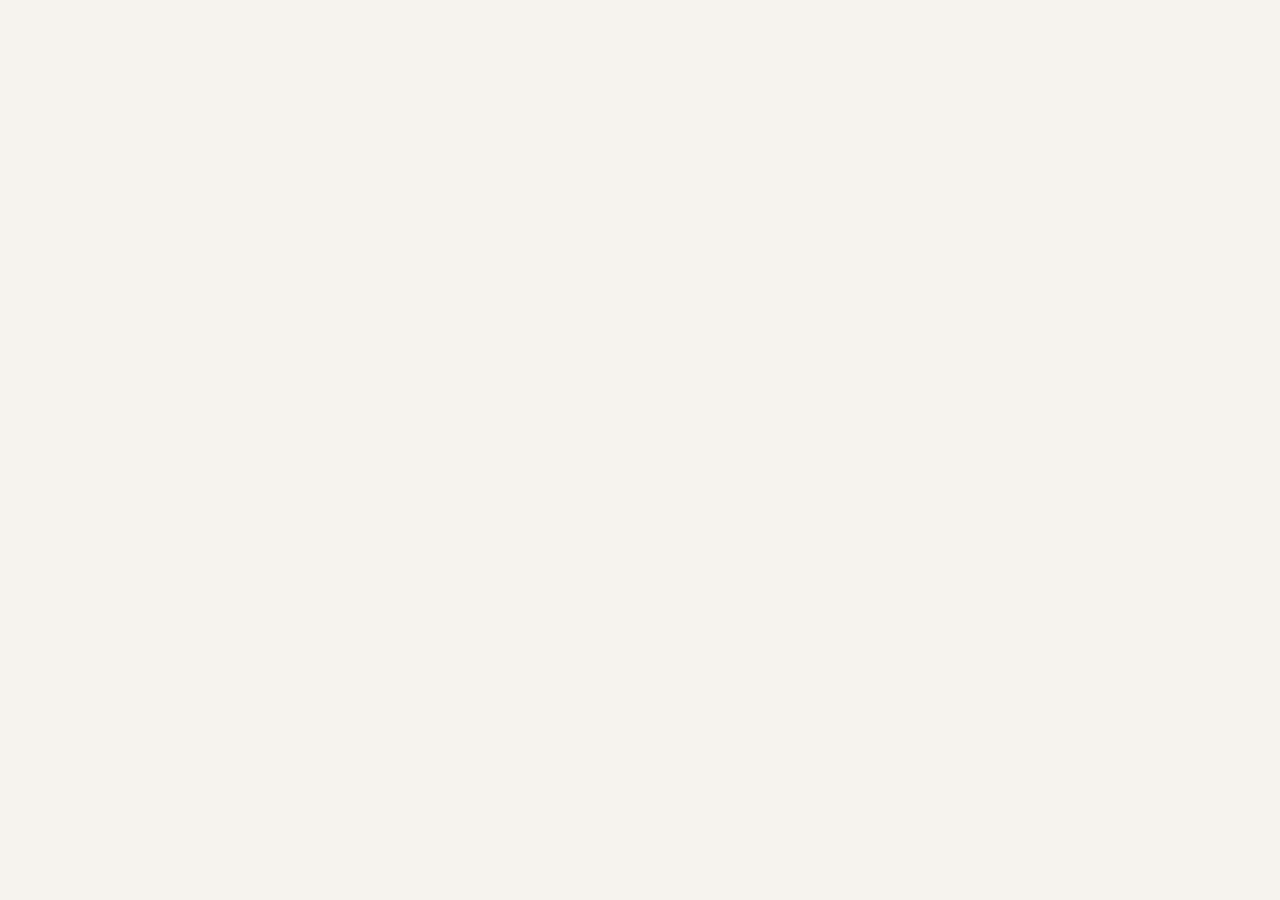
==== index.html @ 3aa7d102 "Set up personal website publishing pipeline" ====
<!doctype html>
<html lang="en">
  <head>
    <meta charset="UTF-8" />
    <meta name="viewport" content="width=device-width, initial-scale=1.0" />
    <meta name="description" content="Personal website for Enneamer." />
    <title>Enneamer</title>
    <script type="module" crossorigin src="/assets/index-DyBg8pUV.js"></script>
    <link rel="stylesheet" crossorigin href="/assets/index-YfRfxh-A.css">
  </head>
  <body>
    <div id="app"></div>
  </body>
</html>
---- assets/index-YfRfxh-A.css ----
:root{color:#19201c;font-synthesis:none;text-rendering:optimizelegibility;-webkit-font-smoothing:antialiased;-moz-osx-font-smoothing:grayscale;background:#f6f3ee;font-family:Inter,ui-sans-serif,system-ui,-apple-system,BlinkMacSystemFont,Segoe UI,sans-serif}*{box-sizing:border-box}body{min-width:320px;min-height:100vh;margin:0}a{color:inherit}.site-shell{background:linear-gradient(135deg,#e4f0e8e6,#f6f3eeb3),#f6f3ee;place-items:center;min-height:100vh;padding:32px;display:grid}.intro{width:min(100%,760px)}.kicker{color:#4d6b58;letter-spacing:0;text-transform:uppercase;margin:0 0 20px;font-size:.92rem;font-weight:700}h1{color:#141815;letter-spacing:0;max-width:10ch;margin:0;font-size:clamp(4rem,14vw,9.5rem);line-height:.9}.summary{color:#4b524d;max-width:34rem;margin:28px 0 0;font-size:1.2rem;line-height:1.6}.links{flex-wrap:wrap;gap:12px;margin-top:36px;display:flex}.links a{color:#26362b;background:#ffffff8f;border:1px solid #b7c5ba;border-radius:6px;justify-content:center;align-items:center;min-height:42px;padding:0 16px;font-weight:700;text-decoration:none;display:inline-flex}.links a:hover,.links a:focus-visible{border-color:#527c61;outline:none}@media (width<=560px){.site-shell{align-items:end;padding:24px}.links{flex-direction:column}}
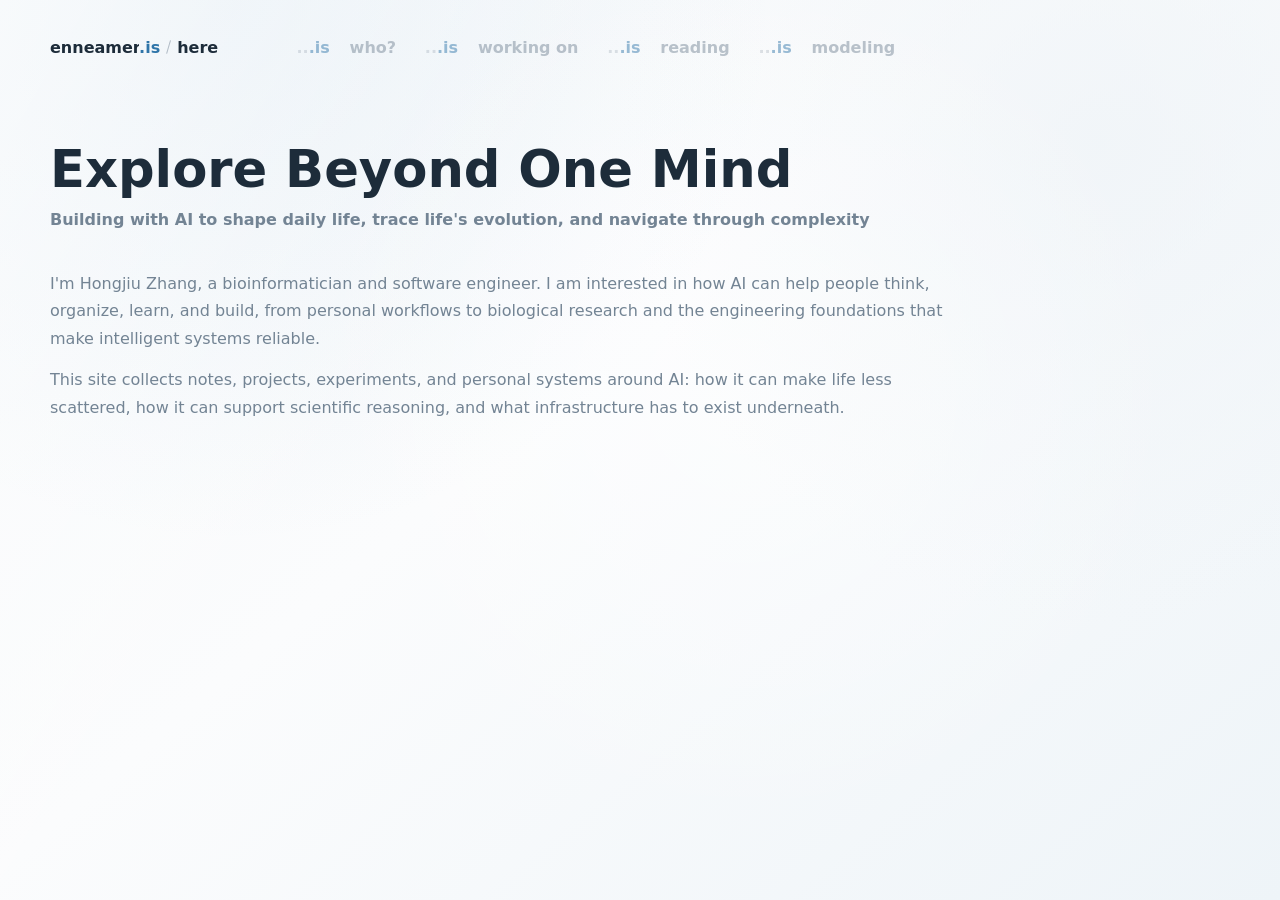
==== commit f2632264: "Refine homepage and reorganize project docs" ====
--- a/index.html
+++ b/index.html
@@ -3,12 +3,13 @@
   <head>
     <meta charset="UTF-8" />
     <meta name="viewport" content="width=device-width, initial-scale=1.0" />
-    <meta name="description" content="Personal website for Enneamer." />
+    <meta http-equiv="refresh" content="0; url=/here/" />
+    <link rel="canonical" href="https://enneamer.is/here/" />
     <title>Enneamer</title>
-    <script type="module" crossorigin src="/assets/index-DyBg8pUV.js"></script>
-    <link rel="stylesheet" crossorigin href="/assets/index-YfRfxh-A.css">
   </head>
   <body>
-    <div id="app"></div>
+    <script>
+      window.location.replace('/here/')
+    </script>
   </body>
 </html>
